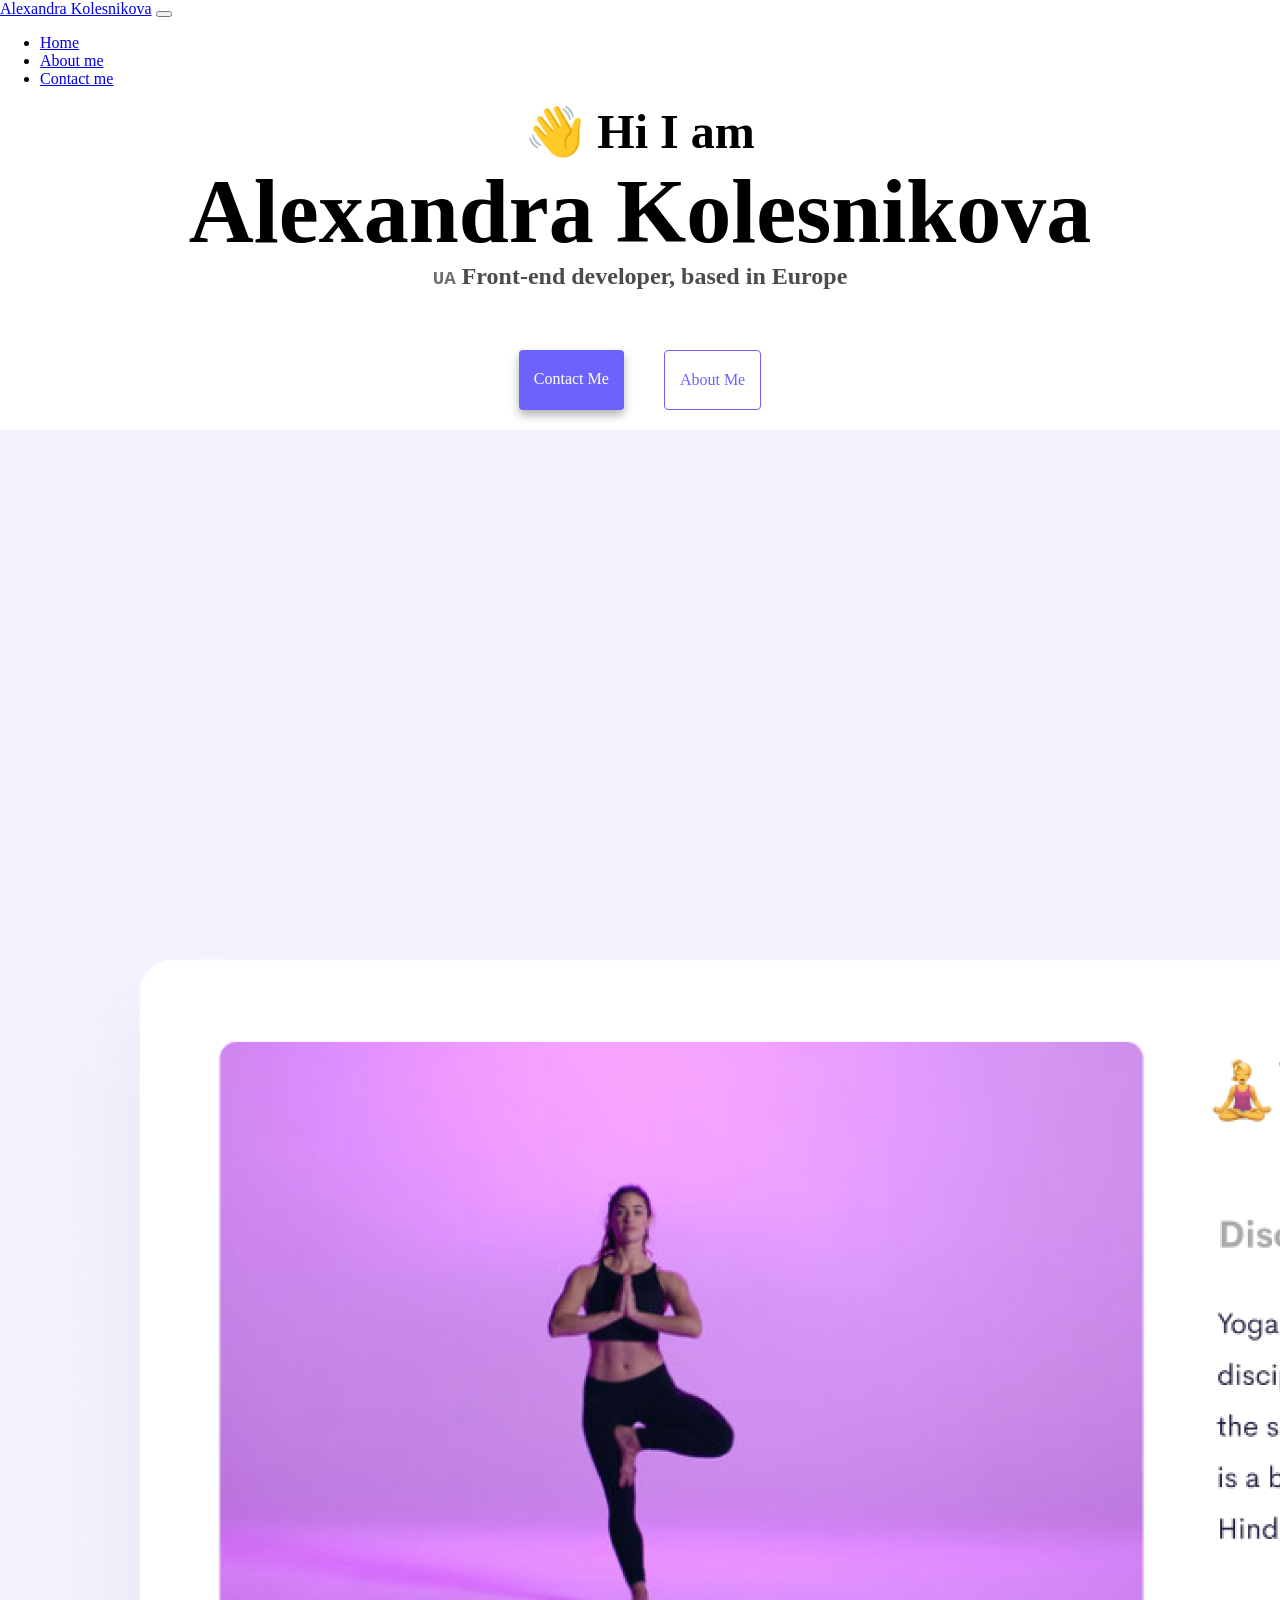
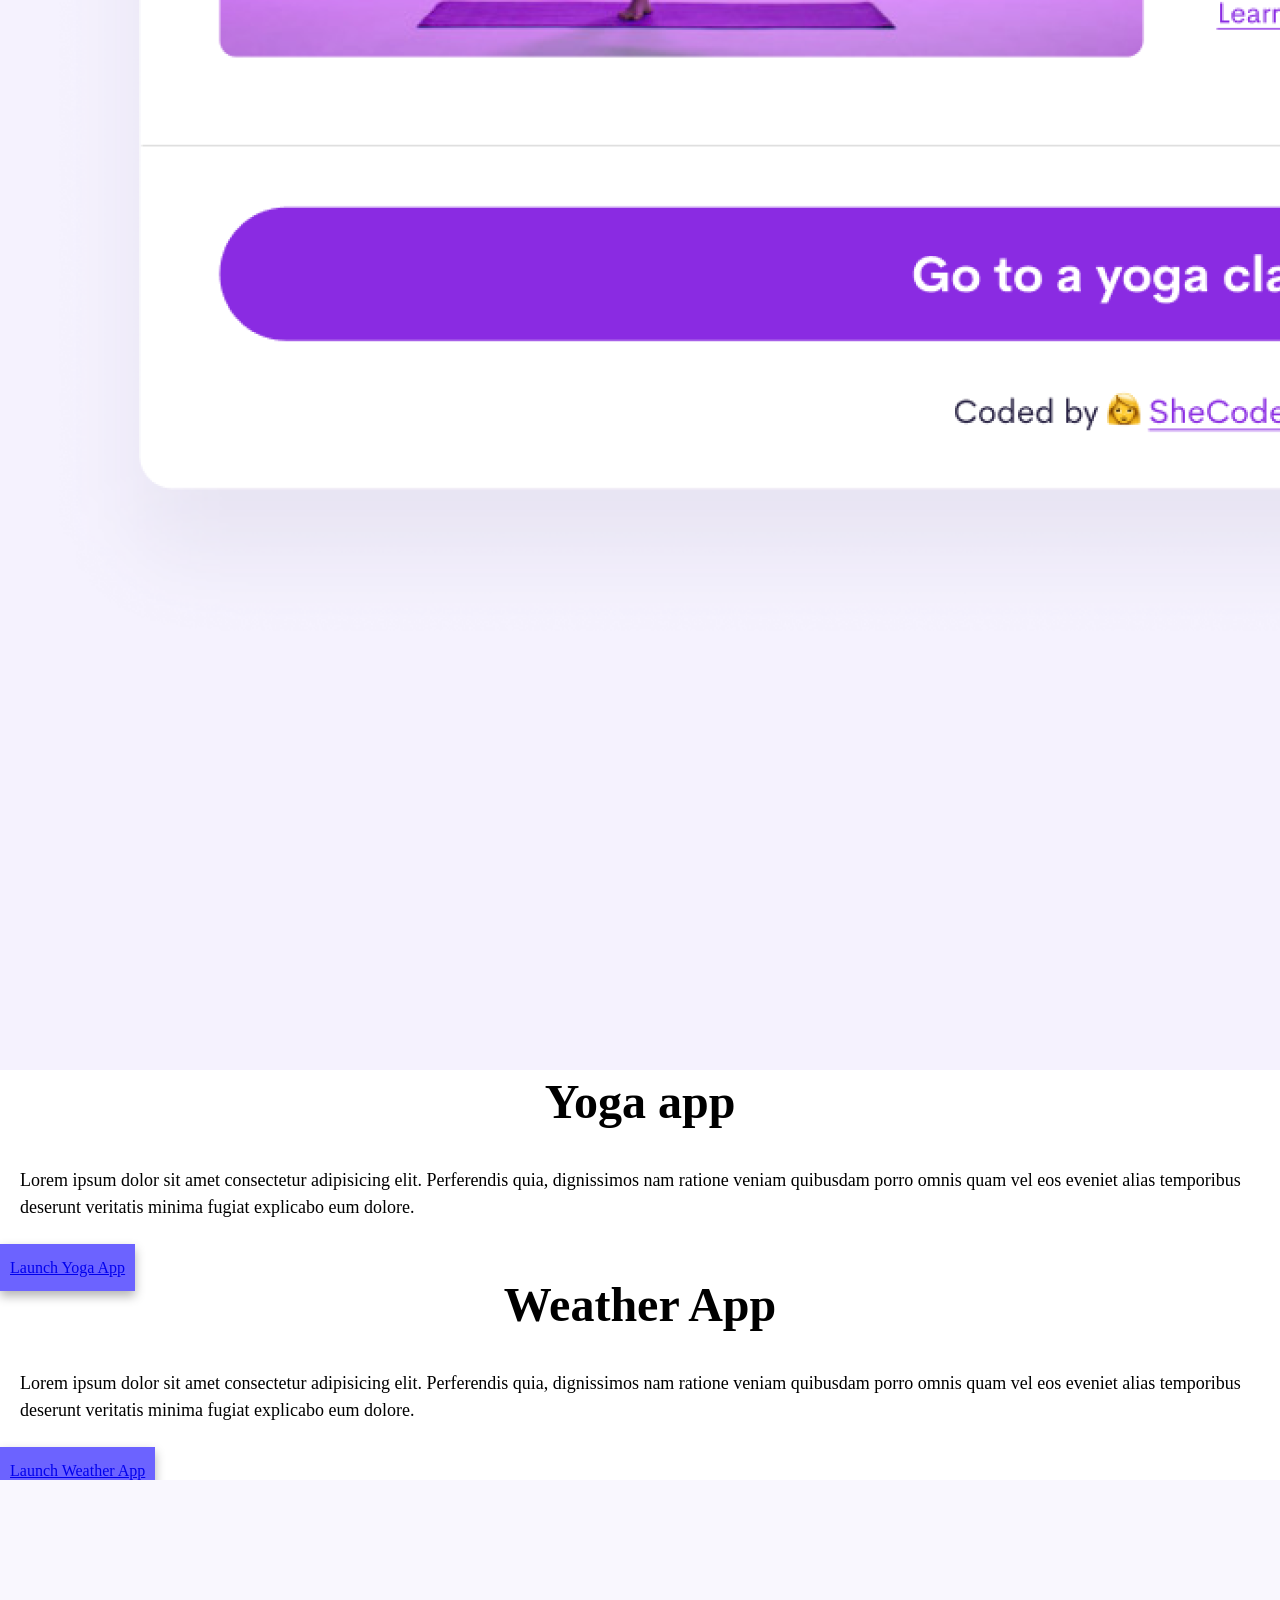
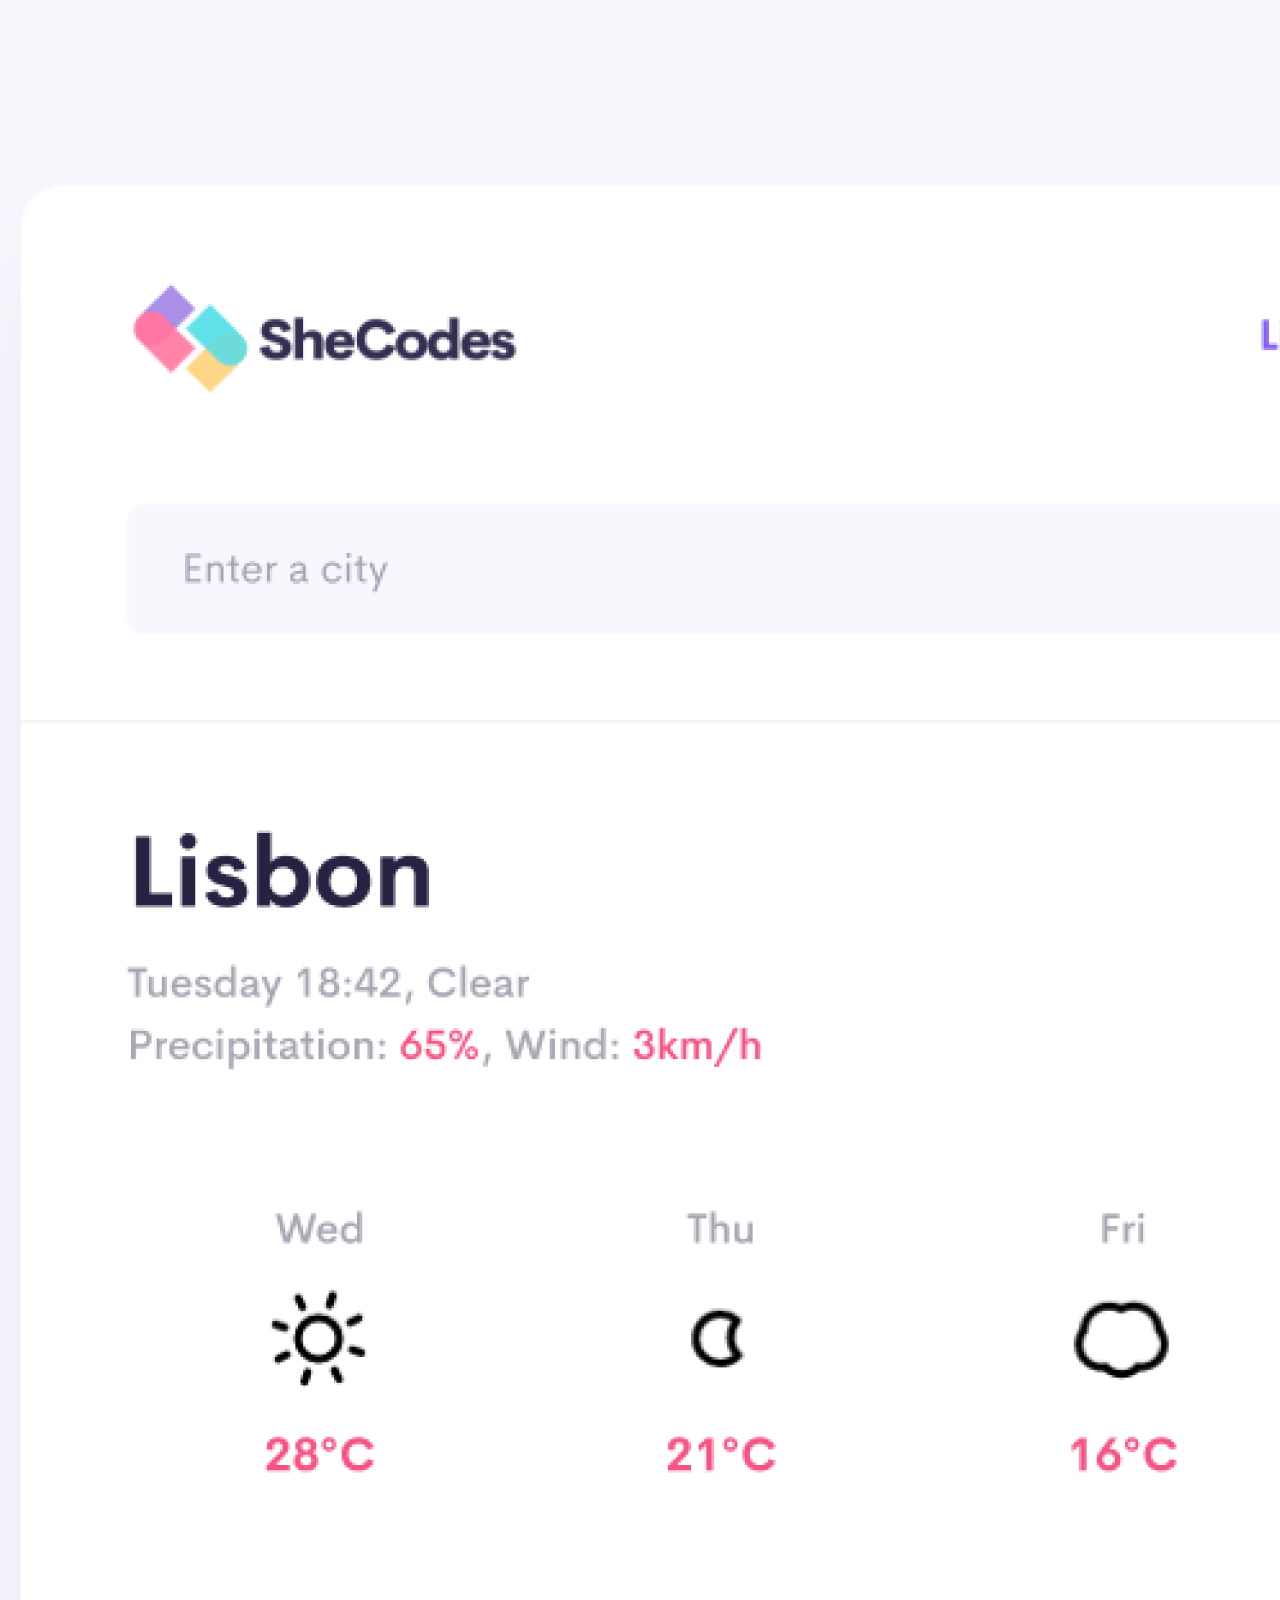
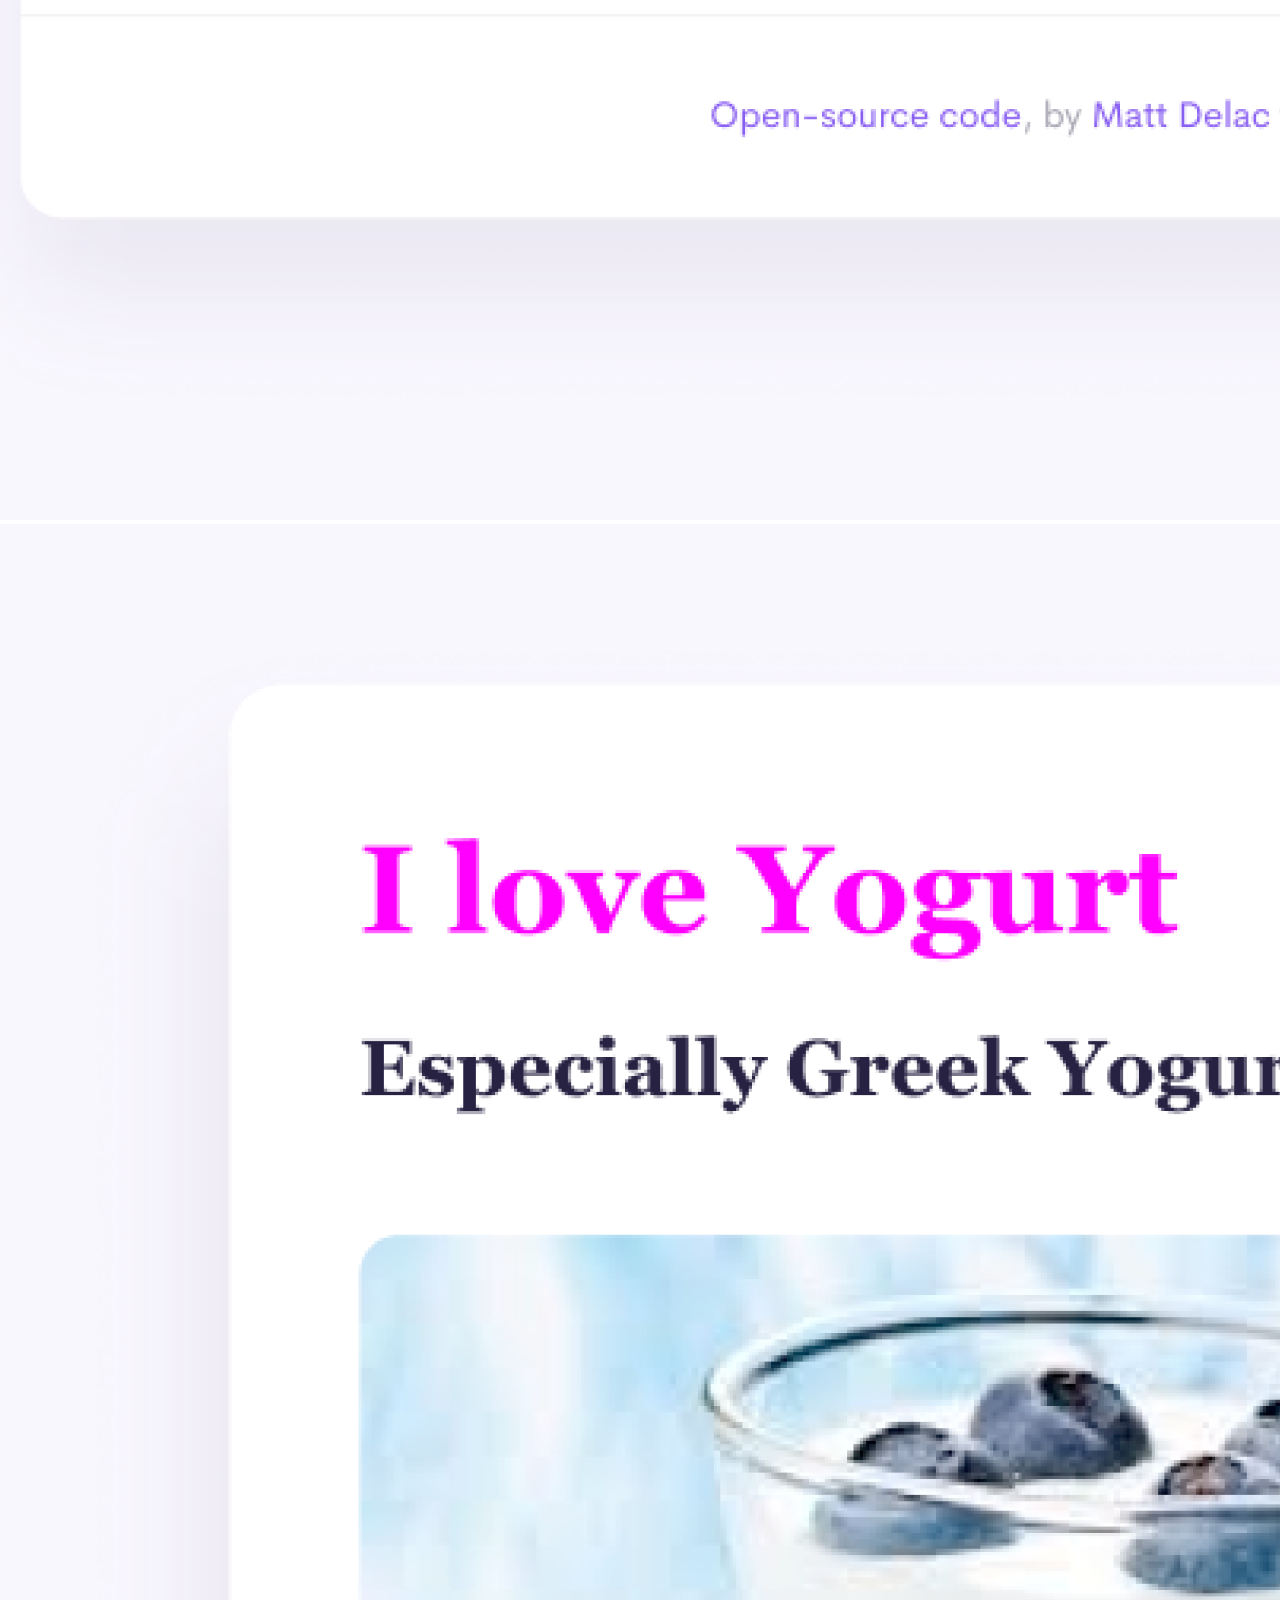
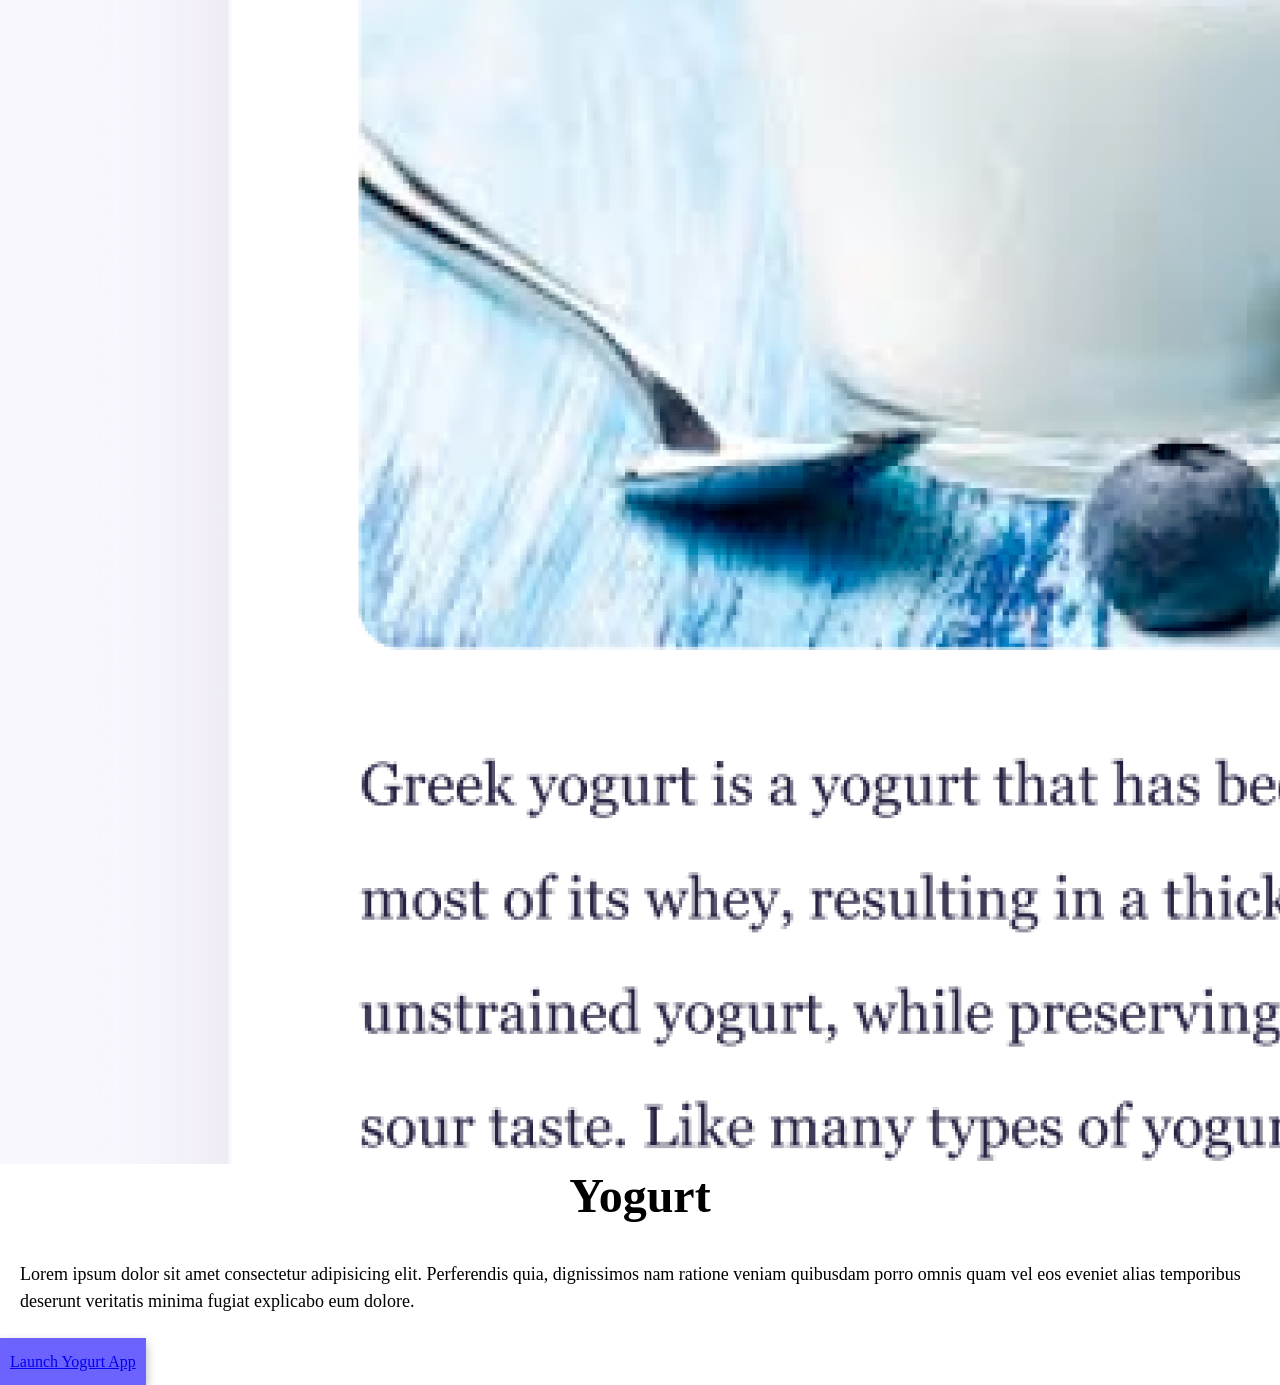
==== index.html @ 33d94167 "Add files via upload" ====
<!DOCTYPE html>
<html lang="en">
  <head>
    <meta charset="UTF-8" />
    <meta http-equiv="X-UA-Compatible" content="IE=edge" />
    <meta name="viewport" content="width=device-width, initial-scale=1.0" />
    <meta
      description="Frontend developer based in Europe"
      <link
      href="https://cdn.jsdelivr.net/npm/bootstrap@5.2.0-beta1/dist/css/bootstrap.min.css"
      rel="stylesheet"
      integrity="sha384-0evHe/X+R7YkIZDRvuzKMRqM+OrBnVFBL6DOitfPri4tjfHxaWutUpFmBp4vmVor"
      crossorigin="anonymous"
    />
    <title>Alexandra Kolesnikova | Frontend Developer</title>
    <link rel="stylesheet" href="style.css" />
  </head>
  <body>
    <nav class="navbar sticky-top bg-light mb-5 navbar-expand-lg">
      <div class="container-fluid">
        <a class="navbar-brand fw-light" href="#">Alexandra Kolesnikova</a>
        <button
          class="navbar-toggler"
          type="button"
          data-bs-toggle="collapse"
          data-bs-target="#navbarNav"
          aria-controls="navbarNav"
          aria-expanded="false"
          aria-label="Toggle navigation"
        >
          <span class="navbar-toggler-icon"></span>
        </button>
        <div class="collapse navbar-collapse" id="navbarNav">
          <ul class="navbar-nav">
            <li class="nav-item">
              <a class="nav-link active" aria-current="page" href="index.html"
                >Home</a
              >
            </li>
            <li class="nav-item">
              <a class="nav-link" href="about.html">About me</a>
            </li>
            <li class="nav-item">
              <a class="nav-link" href="about.html#contact">Contact me</a>
            </li>
          </ul>
        </div>
      </div>
    </nav>
    <h2>👋 Hi I am</h2>
    <h1>Alexandra Kolesnikova</h1>
    <h3>
      <span class="country">UA</span> Front-end developer, based in Europe
    </h3>
    <div class="navigation-links">
      <a href="about.html#contact" class="contact-link">Contact me</a>
      <a href="about.html" class="about-link">About me</a>
    </div>
    <div class="container">
      <div class="row mt-5">
        <div class="col-md-6">
          <img src="images/yoga.png" class="img-fluid rounded" />
        </div>
        <div class="col-md-6 mb-0">
          <h2>Yoga app</h2>
          <p>
            Lorem ipsum dolor sit amet consectetur adipisicing elit. Perferendis
            quia, dignissimos nam ratione veniam quibusdam porro omnis quam vel
            eos eveniet alias temporibus deserunt veritatis minima fugiat
            explicabo eum dolore.
          </p>
          <div class>
            <a
              class="btn btn-primary-color btn-shadow text-white btn-p"
              href="#"
              >Launch Yoga App</a
            >
          </div>
        </div>
      </div>
      <div class="row mt-5">
        <div class="col-md-6 mb-0">
          <h2>Weather App</h2>
          <p>
            Lorem ipsum dolor sit amet consectetur adipisicing elit. Perferendis
            quia, dignissimos nam ratione veniam quibusdam porro omnis quam vel
            eos eveniet alias temporibus deserunt veritatis minima fugiat
            explicabo eum dolore.
          </p>
          <div class>
            <a
              class="btn btn-primary-color btn-shadow text-white btn-p"
              href="#"
              >Launch Weather App</a
            >
          </div>
        </div>
        <div class="col-md-6">
          <img src="images/weather.png" class="img-fluid rounded" />
        </div>
      </div>
      <div class="row mt-5">
        <div class="col-md-6">
          <img src="images/yogurt.png" class="img-fluid rounded" />
        </div>
        <div class="col-md-6 mb-0">
          <h2>Yogurt</h2>
          <p>
            Lorem ipsum dolor sit amet consectetur adipisicing elit. Perferendis
            quia, dignissimos nam ratione veniam quibusdam porro omnis quam vel
            eos eveniet alias temporibus deserunt veritatis minima fugiat
            explicabo eum dolore.
          </p>
          <div class>
            <a
              class="btn btn-primary-color btn-shadow text-white btn-p"
              href="#"
              >Launch Yogurt App</a
            >
          </div>
        </div>
      </div>
    </div>
  </body>
  <script
    src="https://cdn.jsdelivr.net/npm/bootstrap@5.2.0-beta1/dist/js/bootstrap.bundle.min.js"
    integrity="sha384-pprn3073KE6tl6bjs2QrFaJGz5/SUsLqktiwsUTF55Jfv3qYSDhgCecCxMW52nD2"
    crossorigin="anonymous"
  ></script>
</html>
---- style.css ----
:root {
  --primary-color: #6c63ff;
  --secondary-color: #f5f2fe;
  --box-shadow: 0 5px 10px rgba(0, 0, 0, 0.3);
}

body {
  margin: 0;
  padding: 0;
}

.btn-primary-color {
  background-color: var(--primary-color);
}

.btn-shadow {
  box-shadow: var(--box-shadow);
}

.btn-p {
  padding: 15px 10px;
}

.btn:hover {
  background-color: var(--primary-color);

  border-color: var(--primary-color);
}

.btn a:hover {
  color: var(--bs-link-hover-color);
}

h1,
h2,
h3 {
  text-align: center;
  margin: 0;
}

h1 {
  font-size: 90px;
}
.country {
  opacity: 80%;
  font-size: 0.8em;
  font-family: monospace, sans-serif;
}
h2 {
  font-size: 48px;
}

h3 {
  font-size: 24px;
  opacity: 0.7;
}

p {
  /* background: var(--secondary-color); */
  padding: 20px;
  border-radius: 4px;
  font-size: 18px;
  line-height: 1.5;
  /* text-align: center; */
}

.navigation-links {
  display: flex;
  margin-top: 40px;
  justify-content: center;
}

.navigation-links a {
  margin: 20px;
  border-radius: 4px;
  padding: 20px 15px;
  text-decoration: none;
  text-transform: capitalize;
}

.contact-link {
  background: var(--primary-color);
  box-shadow: var(--box-shadow);
  color: white;
}

.about-link {
  color: var(--primary-color);
  border: 1px solid var(--primary-color);
}

.homepage-link {
  color: var(--primary-color);
  text-align: center;
  display: block;
}

.about-paragraphs {
  display: flex;
  margin: 30px 0;
}

.about-paragraphs p {
  margin: 10px;
}

.email-link {
  display: flex;
  justify-content: center;
  color: var(--primary-color);
  font-size: 28px;
  text-decoration: none;
}

.email-link:hover {
  text-decoration: underline;
}
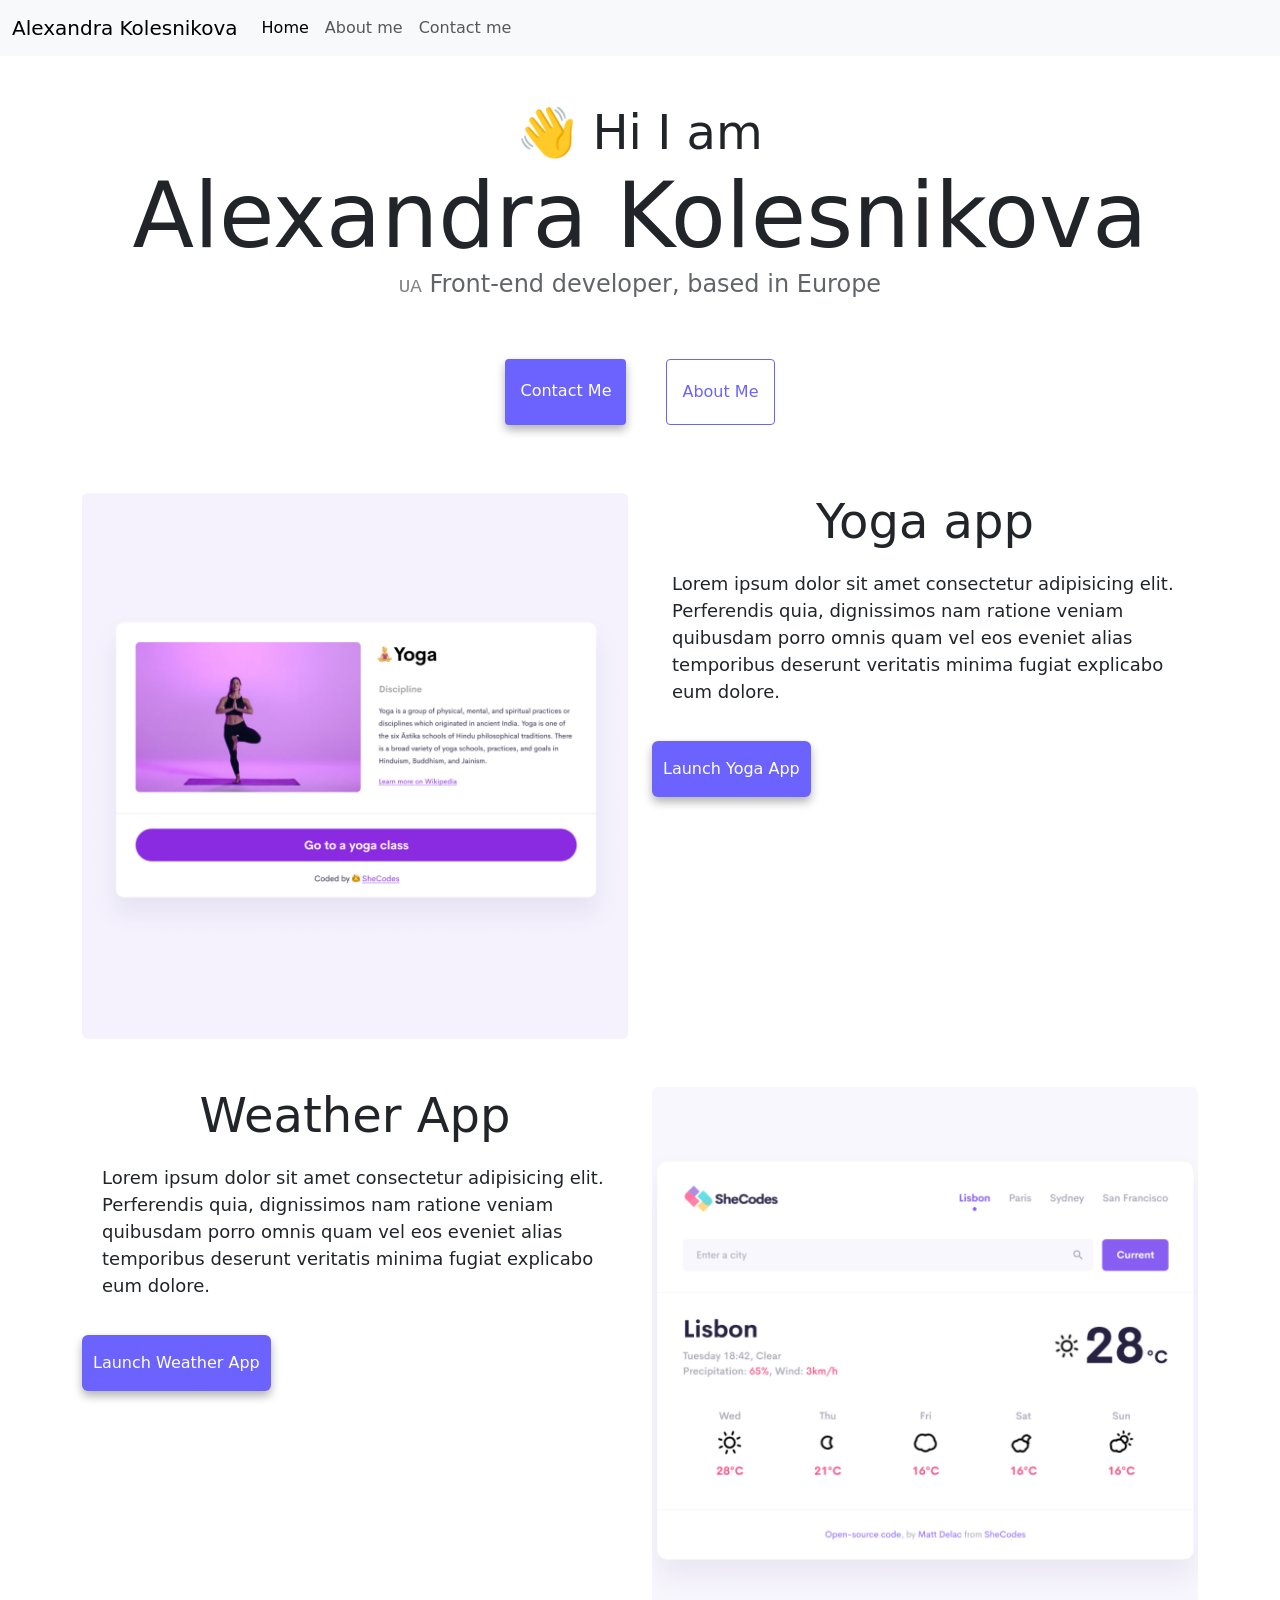
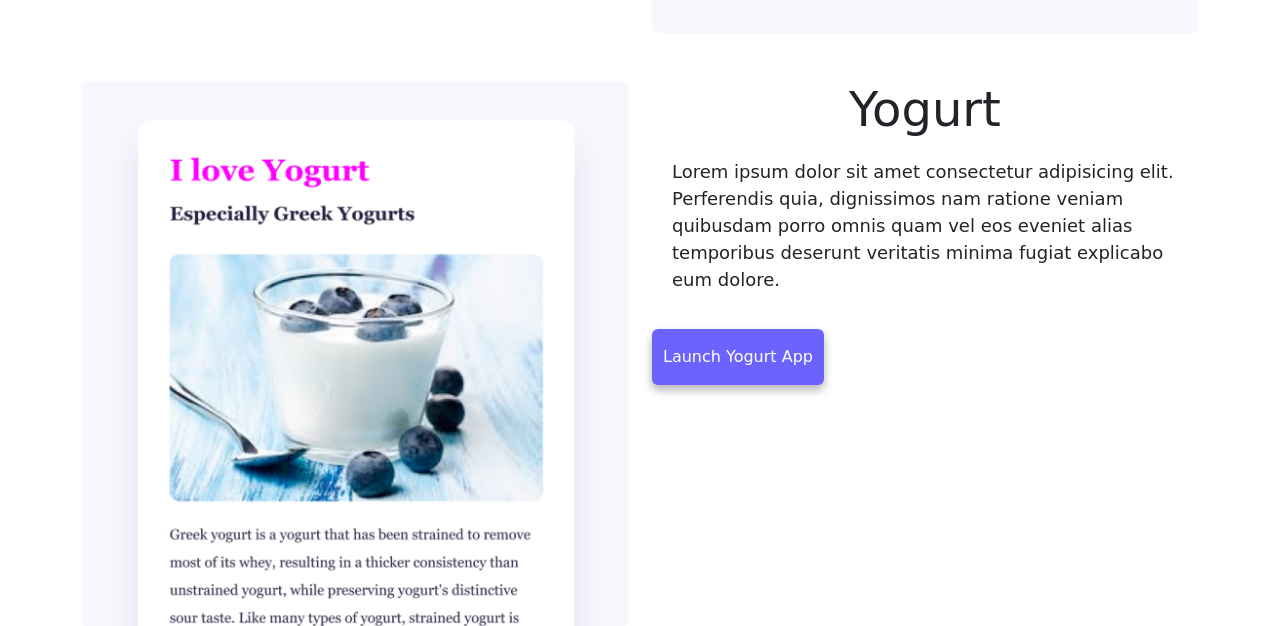
==== commit 68dc45ce: "Update index.html" ====
--- a/index.html
+++ b/index.html
@@ -5,7 +5,7 @@
     <meta http-equiv="X-UA-Compatible" content="IE=edge" />
     <meta name="viewport" content="width=device-width, initial-scale=1.0" />
     <meta
-      description="Frontend developer based in Europe"
+      description="Frontend developer based in Europe"/>
       <link
       href="https://cdn.jsdelivr.net/npm/bootstrap@5.2.0-beta1/dist/css/bootstrap.min.css"
       rel="stylesheet"
